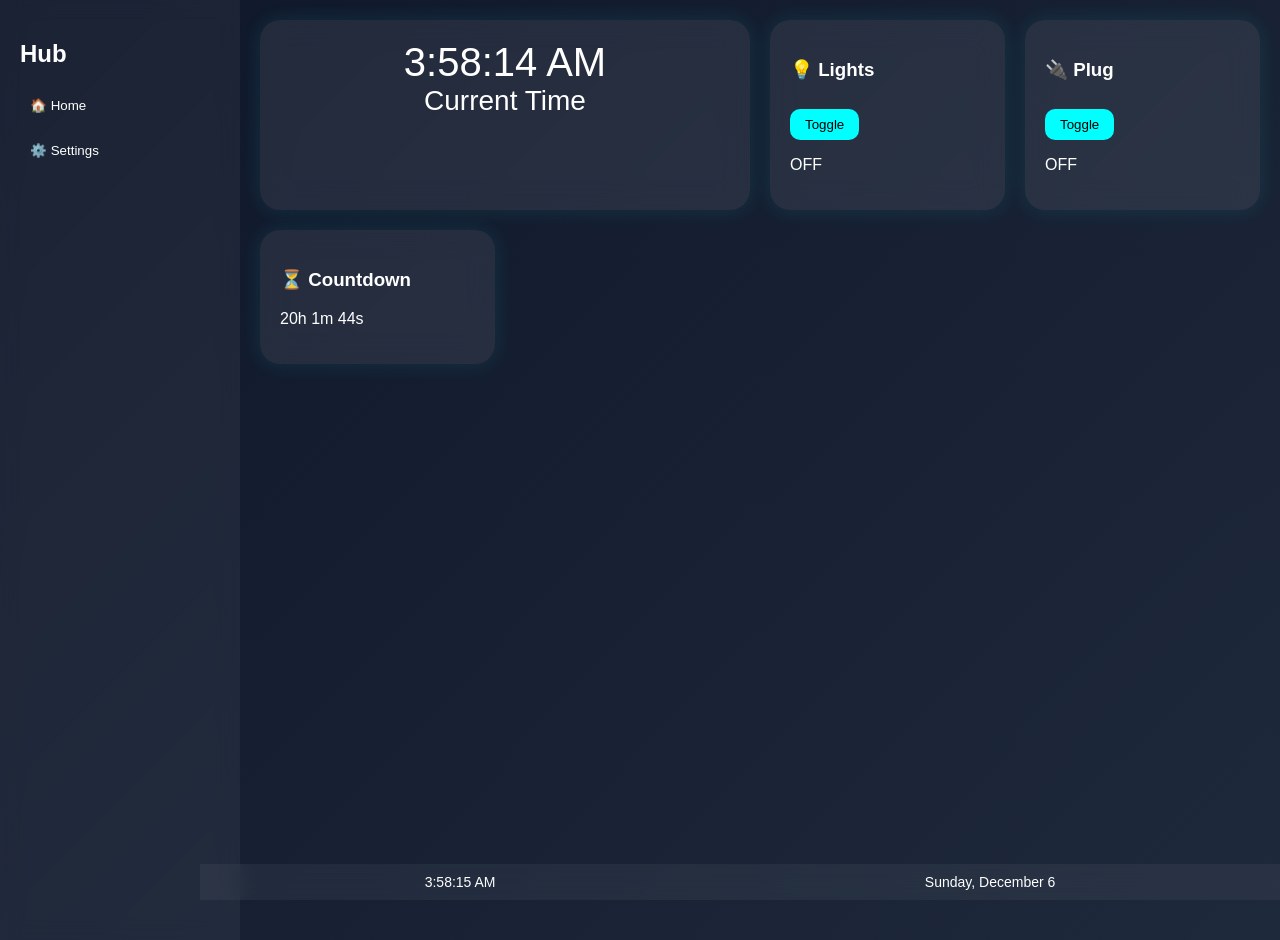
==== index.html @ 8b03d063 "Add initial HTML structure for Smart Hub" ====
<!DOCTYPE html>
<html lang="en">
<head>
<meta charset="UTF-8">
<title>Smart Hub</title>

<style>
body {
  margin: 0;
  font-family: 'Segoe UI', sans-serif;
  background: linear-gradient(135deg, #0f172a, #1e293b);
  color: white;
  display: flex;
}

/* SIDEBAR */
.sidebar {
  width: 200px;
  padding: 20px;
  background: rgba(255,255,255,0.05);
  backdrop-filter: blur(10px);
  height: 100vh;
}

.sidebar button {
  display: block;
  width: 100%;
  margin: 10px 0;
  padding: 10px;
  background: transparent;
  border: none;
  color: white;
  text-align: left;
  cursor: pointer;
}

/* MAIN */
.main {
  flex: 1;
  padding: 20px;
}

/* GRID */
.grid {
  display: grid;
  grid-template-columns: repeat(auto-fit, minmax(220px, 1fr));
  gap: 20px;
}

/* GLASS CARDS */
.card {
  padding: 20px;
  border-radius: 20px;
  background: rgba(255,255,255,0.08);
  backdrop-filter: blur(15px);
  box-shadow: 0 0 20px rgba(0,255,255,0.1);
  transition: 0.3s;
}

.card:hover {
  transform: scale(1.03);
}

/* BIG SLIDESHOW CARD */
.slideshow {
  grid-column: span 2;
  text-align: center;
  font-size: 28px;
}

/* BUTTON */
button.control {
  margin-top: 10px;
  padding: 8px 15px;
  border: none;
  border-radius: 10px;
  background: cyan;
  color: black;
  cursor: pointer;
}

/* BOTTOM BAR */
.bottom {
  position: fixed;
  bottom: 0;
  left: 200px;
  right: 0;
  padding: 10px;
  background: rgba(255,255,255,0.05);
  backdrop-filter: blur(10px);
  display: flex;
  justify-content: space-around;
  font-size: 14px;
}
</style>
</head>

<body>

<div class="sidebar">
  <h2>Hub</h2>
  <button>🏠 Home</button>
  <button>⚙️ Settings</button>
</div>

<div class="main">

  <div class="grid">

    <!-- SLIDESHOW -->
    <div class="card slideshow">
      <div id="slideContent"></div>
    </div>

    <!-- LIGHT -->
    <div class="card">
      <h3>💡 Lights</h3>
      <button class="control" onclick="toggleLight()">Toggle</button>
      <p id="lightStatus">OFF</p>
    </div>

    <!-- PLUG -->
    <div class="card">
      <h3>🔌 Plug</h3>
      <button class="control" onclick="togglePlug()">Toggle</button>
      <p id="plugStatus">OFF</p>
    </div>

    <!-- COUNTDOWN -->
    <div class="card">
      <h3>⏳ Countdown</h3>
      <p id="countdown"></p>
    </div>

  </div>

</div>

<div class="bottom">
  <div id="bottomTime"></div>
  <div id="bottomDate"></div>
</div>

<script>
// TOGGLES
let lightOn = false;
function toggleLight() {
  lightOn = !lightOn;
  document.getElementById("lightStatus").innerText = lightOn ? "ON" : "OFF";
}

let plugOn = false;
function togglePlug() {
  plugOn = !plugOn;
  document.getElementById("plugStatus").innerText = plugOn ? "ON" : "OFF";
}

// CLOCK + DATE
function updateTime() {
  const now = new Date();

  const time = now.toLocaleTimeString();
  const date = now.toLocaleDateString(undefined, {
    weekday: 'long',
    day: 'numeric',
    month: 'long'
  });

  document.getElementById("bottomTime").innerText = time;
  document.getElementById("bottomDate").innerText = date;
}
setInterval(updateTime, 1000);

// COUNTDOWN
function updateCountdown() {
  const target = new Date();
  target.setHours(24,0,0,0);
  const now = new Date();
  const diff = target - now;

  const hrs = Math.floor(diff / 1000 / 60 / 60);
  const mins = Math.floor(diff / 1000 / 60 % 60);
  const secs = Math.floor(diff / 1000 % 60);

  document.getElementById("countdown").innerText =
    hrs + "h " + mins + "m " + secs + "s";
}
setInterval(updateCountdown, 1000);

// SLIDESHOW
let slideIndex = 0;

function updateSlideshow() {
  const now = new Date();

  const slides = [
    `<div style="font-size:40px">${now.toLocaleTimeString()}</div><div>Current Time</div>`,
    `<div>Welcome Home 👋</div>`,
    `<div>${now.toLocaleDateString()}</div><div>Today's Date</div>`
  ];

  document.getElementById("slideContent").innerHTML = slides[slideIndex];

  slideIndex = (slideIndex + 1) % slides.length;
}

setInterval(updateSlideshow, 3000);
updateSlideshow();
</script>

</body>
</html>
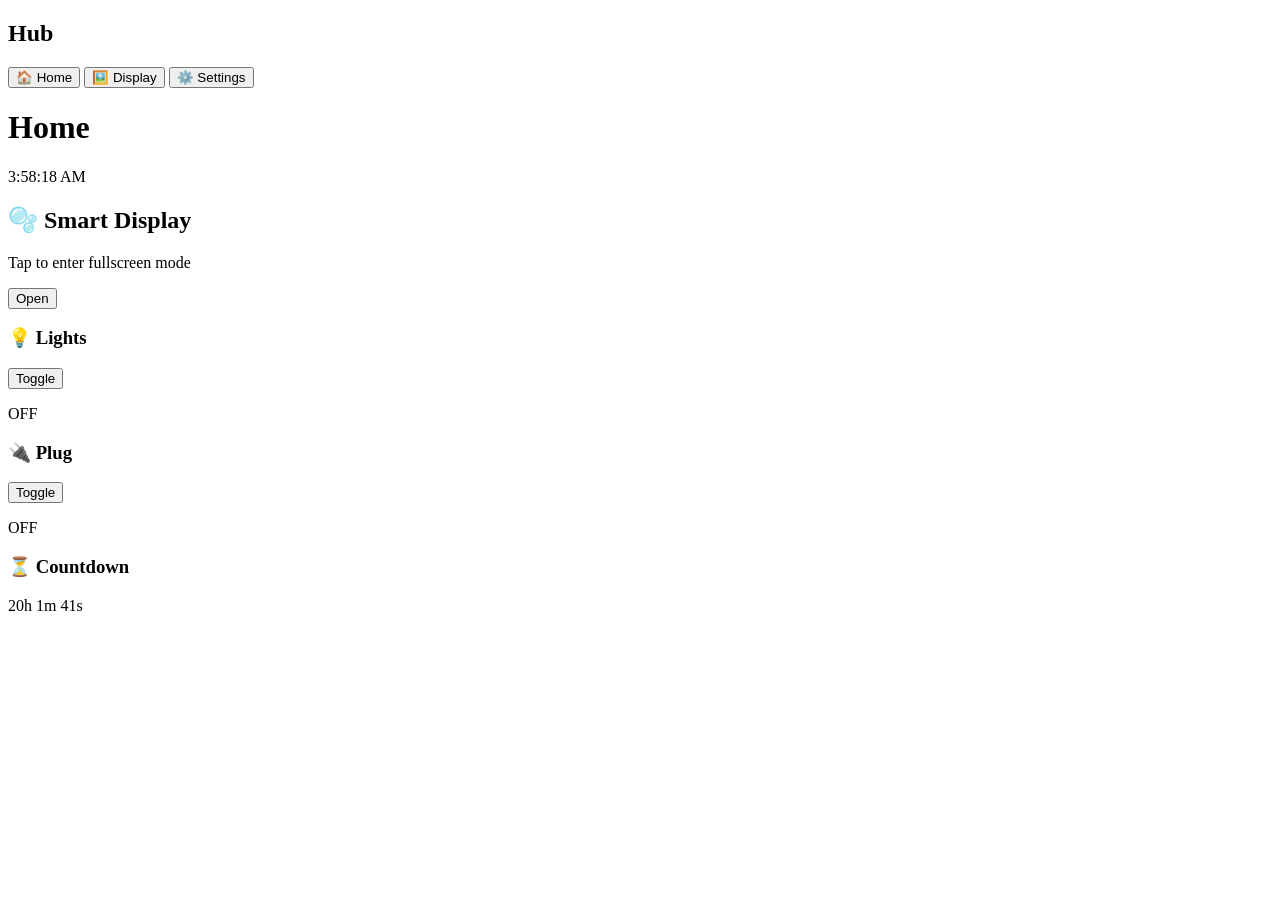
==== commit aa88bd6c: "Refactor sidebar buttons and main content layout Updated sidebar buttons to include onclick events f" ====
--- a/index.html
+++ b/index.html
@@ -3,130 +3,45 @@
 <head>
 <meta charset="UTF-8">
 <title>Smart Hub</title>
-
-<style>
-body {
-  margin: 0;
-  font-family: 'Segoe UI', sans-serif;
-  background: linear-gradient(135deg, #0f172a, #1e293b);
-  color: white;
-  display: flex;
-}
-
-/* SIDEBAR */
-.sidebar {
-  width: 200px;
-  padding: 20px;
-  background: rgba(255,255,255,0.05);
-  backdrop-filter: blur(10px);
-  height: 100vh;
-}
-
-.sidebar button {
-  display: block;
-  width: 100%;
-  margin: 10px 0;
-  padding: 10px;
-  background: transparent;
-  border: none;
-  color: white;
-  text-align: left;
-  cursor: pointer;
-}
-
-/* MAIN */
-.main {
-  flex: 1;
-  padding: 20px;
-}
-
-/* GRID */
-.grid {
-  display: grid;
-  grid-template-columns: repeat(auto-fit, minmax(220px, 1fr));
-  gap: 20px;
-}
-
-/* GLASS CARDS */
-.card {
-  padding: 20px;
-  border-radius: 20px;
-  background: rgba(255,255,255,0.08);
-  backdrop-filter: blur(15px);
-  box-shadow: 0 0 20px rgba(0,255,255,0.1);
-  transition: 0.3s;
-}
-
-.card:hover {
-  transform: scale(1.03);
-}
-
-/* BIG SLIDESHOW CARD */
-.slideshow {
-  grid-column: span 2;
-  text-align: center;
-  font-size: 28px;
-}
-
-/* BUTTON */
-button.control {
-  margin-top: 10px;
-  padding: 8px 15px;
-  border: none;
-  border-radius: 10px;
-  background: cyan;
-  color: black;
-  cursor: pointer;
-}
-
-/* BOTTOM BAR */
-.bottom {
-  position: fixed;
-  bottom: 0;
-  left: 200px;
-  right: 0;
-  padding: 10px;
-  background: rgba(255,255,255,0.05);
-  backdrop-filter: blur(10px);
-  display: flex;
-  justify-content: space-around;
-  font-size: 14px;
-}
-</style>
+<link rel="stylesheet" href="style.css">
 </head>
 
 <body>
 
 <div class="sidebar">
   <h2>Hub</h2>
-  <button>🏠 Home</button>
-  <button>⚙️ Settings</button>
+  <button onclick="go('index.html')">🏠 Home</button>
+  <button onclick="go('slideshow.html')">🖼️ Display</button>
+  <button onclick="go('settings.html')">⚙️ Settings</button>
 </div>
 
 <div class="main">
 
+  <div class="topbar">
+    <h1>Home</h1>
+    <div id="topTime"></div>
+  </div>
+
   <div class="grid">
 
-    <!-- SLIDESHOW -->
-    <div class="card slideshow">
-      <div id="slideContent"></div>
+    <div class="card big">
+      <h2>🫧 Smart Display</h2>
+      <p>Tap to enter fullscreen mode</p>
+      <button onclick="go('slideshow.html')">Open</button>
     </div>
 
-    <!-- LIGHT -->
     <div class="card">
       <h3>💡 Lights</h3>
-      <button class="control" onclick="toggleLight()">Toggle</button>
+      <button onclick="toggleLight()">Toggle</button>
       <p id="lightStatus">OFF</p>
     </div>
 
-    <!-- PLUG -->
     <div class="card">
       <h3>🔌 Plug</h3>
-      <button class="control" onclick="togglePlug()">Toggle</button>
+      <button onclick="togglePlug()">Toggle</button>
       <p id="plugStatus">OFF</p>
     </div>
 
-    <!-- COUNTDOWN -->
     <div class="card">
       <h3>⏳ Countdown</h3>
       <p id="countdown"></p>
@@ -136,77 +51,6 @@
 
 </div>
 
-<div class="bottom">
-  <div id="bottomTime"></div>
-  <div id="bottomDate"></div>
-</div>
-
-<script>
-// TOGGLES
-let lightOn = false;
-function toggleLight() {
-  lightOn = !lightOn;
-  document.getElementById("lightStatus").innerText = lightOn ? "ON" : "OFF";
-}
-
-let plugOn = false;
-function togglePlug() {
-  plugOn = !plugOn;
-  document.getElementById("plugStatus").innerText = plugOn ? "ON" : "OFF";
-}
-
-// CLOCK + DATE
-function updateTime() {
-  const now = new Date();
-
-  const time = now.toLocaleTimeString();
-  const date = now.toLocaleDateString(undefined, {
-    weekday: 'long',
-    day: 'numeric',
-    month: 'long'
-  });
-
-  document.getElementById("bottomTime").innerText = time;
-  document.getElementById("bottomDate").innerText = date;
-}
-setInterval(updateTime, 1000);
-
-// COUNTDOWN
-function updateCountdown() {
-  const target = new Date();
-  target.setHours(24,0,0,0);
-  const now = new Date();
-  const diff = target - now;
-
-  const hrs = Math.floor(diff / 1000 / 60 / 60);
-  const mins = Math.floor(diff / 1000 / 60 % 60);
-  const secs = Math.floor(diff / 1000 % 60);
-
-  document.getElementById("countdown").innerText =
-    hrs + "h " + mins + "m " + secs + "s";
-}
-setInterval(updateCountdown, 1000);
-
-// SLIDESHOW
-let slideIndex = 0;
-
-function updateSlideshow() {
-  const now = new Date();
-
-  const slides = [
-    `<div style="font-size:40px">${now.toLocaleTimeString()}</div><div>Current Time</div>`,
-    `<div>Welcome Home 👋</div>`,
-    `<div>${now.toLocaleDateString()}</div><div>Today's Date</div>`
-  ];
-
-  document.getElementById("slideContent").innerHTML = slides[slideIndex];
-
-  slideIndex = (slideIndex + 1) % slides.length;
-}
-
-setInterval(updateSlideshow, 3000);
-updateSlideshow();
-</script>
-
+<script src="script.js"></script>
 </body>
 </html>
